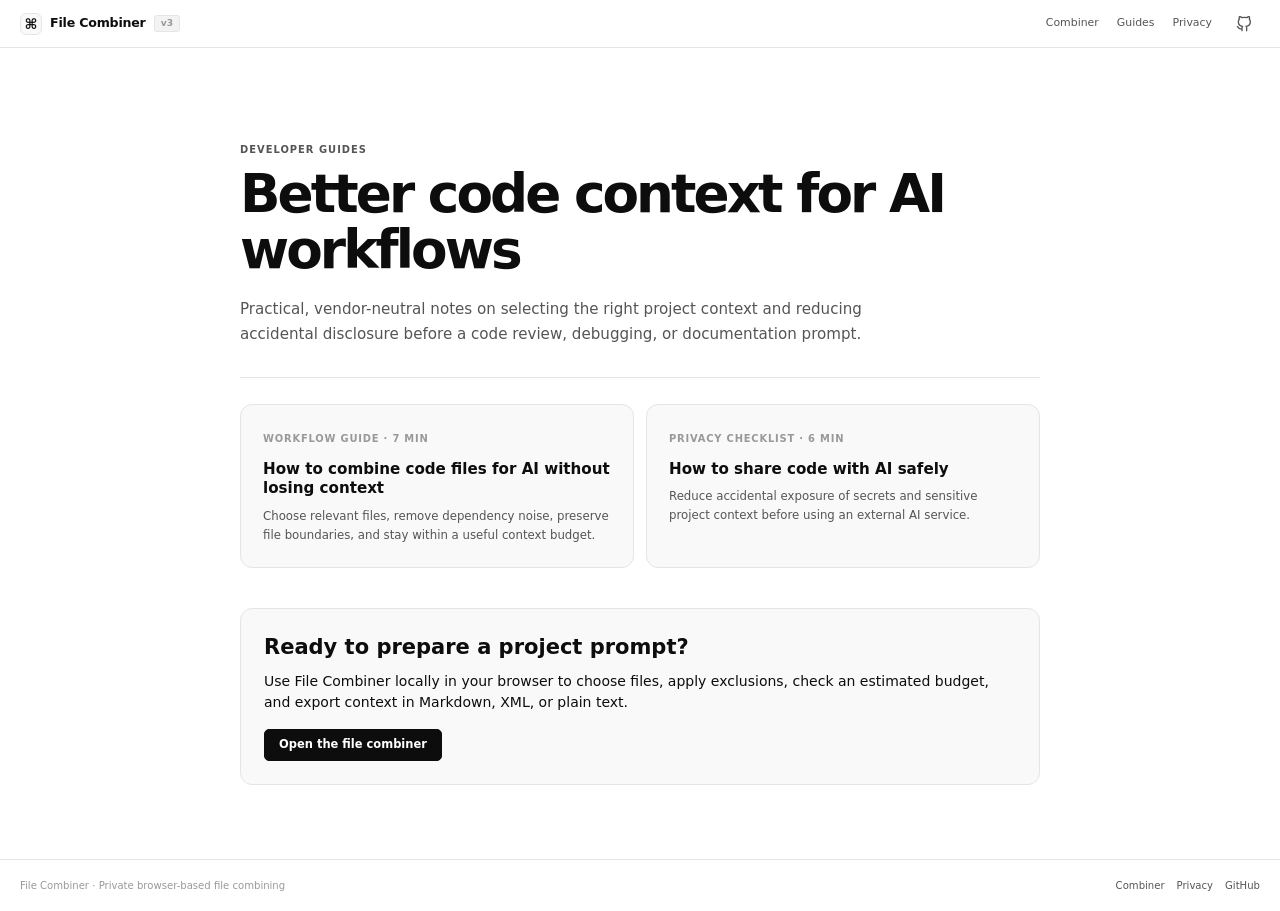
==== guides/index.html @ c1342730 "Initial release" ====
<!doctype html>
<html lang="en" data-theme="light">
  <head>
    <meta charset="UTF-8" />
    <meta name="viewport" content="width=device-width, initial-scale=1.0" />
    <title>Developer Guides for AI-Ready Code Context | File Combiner</title>
    <meta name="description" content="Practical guides for preparing focused, private code context for AI code review, debugging, documentation, and development workflows." />
    <meta name="robots" content="index,follow,max-image-preview:large,max-snippet:-1" />
    <link rel="canonical" href="https://file-combiner.netlify.app/guides/" />
    <link rel="icon" href="/favicon.svg" type="image/svg+xml" />
    <meta property="og:type" content="website" />
    <meta property="og:site_name" content="File Combiner" />
    <meta property="og:title" content="Developer Guides for AI-Ready Code Context" />
    <meta property="og:description" content="Practical guides for combining code files and protecting project context before an AI workflow." />
    <meta property="og:url" content="https://file-combiner.netlify.app/guides/" />
    <meta property="og:image" content="https://file-combiner.netlify.app/assets/og-file-combiner.png" />
    <meta name="twitter:card" content="summary_large_image" />
    <script src="/theme.js"></script>
    <link rel="stylesheet" href="/styles.css" />
    <script type="application/ld+json">
      {
        "@context": "https://schema.org",
        "@type": "CollectionPage",
        "name": "File Combiner Developer Guides",
        "description": "Practical guides for preparing useful and safer code context for AI workflows.",
        "url": "https://file-combiner.netlify.app/guides/"
      }
    </script>
  </head>
  <body>
    <a class="skip-link" href="#guides">Skip to guides</a>
    <div class="guide-shell">
      <header class="topbar" aria-label="Guide navigation">
        <a class="brand" href="/" aria-label="File Combiner home"><span class="app-logo brand-mark" aria-hidden="true">⌘</span><span class="app-name">File Combiner</span><span class="version-chip">v3</span></a>
        <nav class="topbar-nav" aria-label="Primary"><a href="/#combiner">Combiner</a><a href="/guides/">Guides</a><a href="/#privacy">Privacy</a></nav>
        <div class="topbar-right"><a href="https://github.com/Manan-49/file-combiner" target="_blank" rel="noopener noreferrer" class="icon-btn" aria-label="Open File Combiner on GitHub" title="GitHub repository"><svg xmlns="http://www.w3.org/2000/svg" width="16" height="16" viewBox="0 0 24 24" fill="none" stroke="currentColor" stroke-width="2" stroke-linecap="round" stroke-linejoin="round" aria-hidden="true"><path d="M9 19c-5 1.5-5-2.5-7-3m14 6v-3.87a3.37 3.37 0 0 0-.94-2.61c3.14-.35 6.44-1.54 6.44-7A5.44 5.44 0 0 0 20 4.77 5.07 5.07 0 0 0 19.91 1S18.73.65 16 2.48a13.38 13.38 0 0 0-7 0C6.27.65 5.09 1 5.09 1A5.07 5.07 0 0 0 5 4.77a5.44 5.44 0 0 0-1.5 3.78c0 5.42 3.3 6.61 6.44 7A3.37 3.37 0 0 0 9 18.13V22" /></svg></a></div>
      </header>

      <main class="guide-main" id="guides">
        <header class="guide-hero">
          <p class="eyebrow">Developer guides</p>
          <h1>Better code context for AI workflows</h1>
          <p class="guide-dek">Practical, vendor-neutral notes on selecting the right project context and reducing accidental disclosure before a code review, debugging, or documentation prompt.</p>
        </header>
        <section aria-label="Guides" class="guide-grid">
          <a class="guide-card" href="/guides/combine-code-files-for-ai.html"><span>Workflow guide · 7 min</span><h3>How to combine code files for AI without losing context</h3><p>Choose relevant files, remove dependency noise, preserve file boundaries, and stay within a useful context budget.</p></a>
          <a class="guide-card" href="/guides/share-code-with-ai-safely.html"><span>Privacy checklist · 6 min</span><h3>How to share code with AI safely</h3><p>Reduce accidental exposure of secrets and sensitive project context before using an external AI service.</p></a>
        </section>
        <section class="guide-cta" aria-labelledby="workspaceCta">
          <h2 id="workspaceCta">Ready to prepare a project prompt?</h2>
          <p>Use File Combiner locally in your browser to choose files, apply exclusions, check an estimated budget, and export context in Markdown, XML, or plain text.</p>
          <a class="btn btn-primary" href="/#combiner">Open the file combiner</a>
        </section>
      </main>
      <footer class="footer"><span>File Combiner · Private browser-based file combining</span><span class="footer-links"><a href="/">Combiner</a><a href="/#privacy">Privacy</a><a href="https://github.com/Manan-49/file-combiner" target="_blank" rel="noopener noreferrer">GitHub</a></span></footer>
    </div>
  </body>
</html>
---- styles.css ----
/* ─────────────────────────────────────────────────────────────────────────────
   File Combiner v2 — styles.css
   Design: minimal, flat, neutral. No gradients, no glow, no AI vibe.
───────────────────────────────────────────────────────────────────────────── */

/* ── Reset ── */
*,
*::before,
*::after {
  margin: 0;
  padding: 0;
  box-sizing: border-box;
}

/* ── Tokens ── */
:root {
  --bg: #ffffff;
  --bg-subtle: #f9f9f9;
  --bg-raised: #f3f3f3;
  --bg-overlay: rgba(0, 0, 0, 0.45);

  --border: #e5e5e5;
  --border-focus: #000000;

  --text: #0d0d0d;
  --text-2: #555555;
  --text-3: #999999;

  --accent: #0d0d0d;
  --accent-bg: #0d0d0d;
  --accent-text: #ffffff;

  --danger: #dc2626;
  --warning: #d97706;
  --success: #16a34a;

  --radius-xs: 3px;
  --radius-sm: 5px;
  --radius-md: 8px;
  --radius-lg: 12px;

  --font-mono:
    "Cascadia Code", "Fira Code", ui-monospace, "Courier New", monospace;

  --topbar-h: 48px;

  /* transitions */
  --t: 0.15s ease;
}

[data-theme="dark"] {
  --bg: #0d0d0d;
  --bg-subtle: #141414;
  --bg-raised: #1c1c1c;
  --bg-overlay: rgba(0, 0, 0, 0.65);

  --border: #262626;
  --border-focus: #ffffff;

  --text: #f0f0f0;
  --text-2: #a0a0a0;
  --text-3: #555555;

  --accent: #f0f0f0;
  --accent-bg: #f0f0f0;
  --accent-text: #0d0d0d;

  --danger: #f87171;
  --warning: #fbbf24;
  --success: #4ade80;
}

/* ── Base ── */
html {
  font-size: 14px;
  scroll-behavior: smooth;
}

body {
  font-family:
    "Inter",
    "Segoe UI",
    system-ui,
    -apple-system,
    sans-serif;
  background: var(--bg);
  color: var(--text);
  min-height: 100vh;
  line-height: 1.5;
  -webkit-font-smoothing: antialiased;
}

/* ── App Shell ── */
.app {
  display: flex;
  flex-direction: column;
  min-height: 100vh;
}

/* ── Topbar ── */
.topbar {
  height: var(--topbar-h);
  border-bottom: 1px solid var(--border);
  display: flex;
  align-items: center;
  justify-content: space-between;
  padding: 0 20px;
  background: var(--bg);
  position: sticky;
  top: 0;
  z-index: 100;
}

.topbar-left {
  display: flex;
  align-items: center;
  gap: 8px;
}

.app-logo {
  font-size: 1.1rem;
  color: var(--text-2);
  line-height: 1;
}

.app-name {
  font-size: 0.9rem;
  font-weight: 600;
  letter-spacing: -0.2px;
  color: var(--text);
}

.version-chip {
  font-size: 0.65rem;
  font-weight: 600;
  color: var(--text-3);
  background: var(--bg-raised);
  border: 1px solid var(--border);
  padding: 1px 6px;
  border-radius: var(--radius-xs);
  letter-spacing: 0.2px;
}

.topbar-right {
  display: flex;
  align-items: center;
  gap: 4px;
}

/* ── Main ── */
.main {
  flex: 1;
  max-width: 820px;
  width: 100%;
  margin: 0 auto;
  padding: 32px 20px 64px;
  display: flex;
  flex-direction: column;
  gap: 12px;
}

/* ── Icon Button ── */
.icon-btn {
  display: inline-flex;
  align-items: center;
  justify-content: center;
  width: 32px;
  height: 32px;
  background: transparent;
  border: 1px solid transparent;
  border-radius: var(--radius-sm);
  color: var(--text-2);
  cursor: pointer;
  transition:
    background var(--t),
    border-color var(--t),
    color var(--t);
  text-decoration: none;
  flex-shrink: 0;
}

.icon-btn:hover {
  background: var(--bg-raised);
  border-color: var(--border);
  color: var(--text);
}

.icon-btn:focus-visible {
  outline: 2px solid var(--border-focus);
  outline-offset: 1px;
}

/* ── Drop Zone ── */
.drop-zone {
  border: 1.5px dashed var(--border);
  border-radius: var(--radius-lg);
  padding: 48px 24px;
  text-align: center;
  cursor: pointer;
  transition:
    border-color var(--t),
    background var(--t);
  background: var(--bg-subtle);
  outline: none;
  user-select: none;
}

.drop-zone:hover,
.drop-zone:focus-visible {
  border-color: var(--text-2);
  background: var(--bg-raised);
}

.drop-zone.dragover {
  border-color: var(--text);
  border-style: solid;
  background: var(--bg-raised);
}

.drop-icon {
  display: flex;
  align-items: center;
  justify-content: center;
  width: 48px;
  height: 48px;
  border-radius: var(--radius-md);
  background: var(--bg-raised);
  border: 1px solid var(--border);
  margin: 0 auto 16px;
  color: var(--text-2);
  transition: background var(--t);
}

.drop-zone:hover .drop-icon,
.drop-zone.dragover .drop-icon {
  background: var(--bg);
  color: var(--text);
}

.drop-title {
  font-size: 0.95rem;
  font-weight: 600;
  color: var(--text);
  margin-bottom: 4px;
}

.drop-sub {
  font-size: 0.82rem;
  color: var(--text-3);
}

.drop-link {
  color: var(--text-2);
  text-decoration: underline;
  text-underline-offset: 2px;
  cursor: pointer;
}

/* ── Progress Bar ── */
.load-progress {
  background: var(--bg-subtle);
  border: 1px solid var(--border);
  border-radius: var(--radius-md);
  padding: 12px 16px;
  opacity: 1;
  transition: opacity 0.3s ease;
}

.load-progress.progress-done {
  opacity: 0;
}

.load-progress-header {
  display: flex;
  justify-content: space-between;
  align-items: center;
  margin-bottom: 8px;
}

.load-progress-label {
  font-size: 0.8rem;
  color: var(--text-2);
  font-weight: 500;
}

.load-progress-pct {
  font-size: 0.75rem;
  font-weight: 600;
  color: var(--text-3);
  font-variant-numeric: tabular-nums;
}

.progress-track {
  height: 3px;
  background: var(--bg-raised);
  border-radius: 2px;
  overflow: hidden;
}

.progress-fill {
  height: 100%;
  background: var(--text);
  border-radius: 2px;
  transition: width 0.12s ease;
}

/* ── Panel ── */
.panel {
  border: 1px solid var(--border);
  border-radius: var(--radius-md);
  background: var(--bg);
  overflow: hidden;
}

.panel-header {
  display: flex;
  align-items: center;
  justify-content: space-between;
  padding: 11px 14px;
  cursor: pointer;
  user-select: none;
  border-bottom: 1px solid var(--border);
  transition: background var(--t);
}

.panel-header:hover {
  background: var(--bg-subtle);
}

.panel-header:focus-visible {
  outline: 2px solid var(--border-focus);
  outline-offset: -2px;
}

.panel-title {
  font-size: 0.82rem;
  font-weight: 600;
  color: var(--text);
  letter-spacing: -0.1px;
}

.chevron {
  color: var(--text-3);
  transition: transform var(--t);
  flex-shrink: 0;
}

.chevron-up {
  transform: rotate(180deg);
}

.panel-body {
  padding: 14px;
  display: flex;
  flex-direction: column;
  gap: 10px;
}

.panel-body.collapsed {
  display: none;
}

/* ── File Panel ── */
.file-panel {
  /* override max-height for scroll */
}

.file-panel-header {
  display: flex;
  align-items: center;
  justify-content: space-between;
  gap: 12px;
  padding: 10px 14px;
  border-bottom: 1px solid var(--border);
  flex-wrap: wrap;
  background: var(--bg);
}

.file-toolbar {
  display: flex;
  align-items: center;
  gap: 8px;
  flex-wrap: wrap;
}

.file-list-body {
  max-height: 420px;
  overflow-y: auto;
  padding: 6px;
}

/* ── File Row ── */
.file-row {
  display: flex;
  align-items: center;
  gap: 8px;
  padding: 6px 8px;
  border-radius: var(--radius-sm);
  cursor: pointer;
  transition: background var(--t);
}

.file-row:hover {
  background: var(--bg-subtle);
}

.file-row input[type="checkbox"] {
  width: 14px;
  height: 14px;
  flex-shrink: 0;
  accent-color: var(--accent);
  cursor: pointer;
}

.file-name {
  flex: 1;
  font-family: var(--font-mono);
  font-size: 0.78rem;
  color: var(--text-2);
  cursor: pointer;
  word-break: break-all;
  line-height: 1.4;
  min-width: 0;
}

.file-row:hover .file-name,
.file-row:has(input:checked) .file-name {
  color: var(--text);
}

.file-meta {
  font-size: 0.7rem;
  color: var(--text-3);
  white-space: nowrap;
  flex-shrink: 0;
  font-variant-numeric: tabular-nums;
}

.file-preview-btn {
  flex-shrink: 0;
  display: inline-flex;
  align-items: center;
  justify-content: center;
  width: 24px;
  height: 24px;
  background: none;
  border: none;
  border-radius: var(--radius-xs);
  color: var(--text-3);
  cursor: pointer;
  transition:
    background var(--t),
    color var(--t);
  opacity: 0;
}

.file-row:hover .file-preview-btn {
  opacity: 1;
}

.file-preview-btn:hover {
  background: var(--bg-raised);
  color: var(--text);
}

/* ── Empty State ── */
.empty-state {
  padding: 32px;
  text-align: center;
  color: var(--text-3);
  font-size: 0.82rem;
}

/* ── Stats Row ── */
.stats-row {
  display: grid;
  grid-template-columns: repeat(4, 1fr);
  gap: 8px;
}

.stat-card {
  border: 1px solid var(--border);
  border-radius: var(--radius-md);
  padding: 12px 14px;
  background: var(--bg);
  display: flex;
  flex-direction: column;
  gap: 2px;
}

.stat-value {
  font-size: 1.3rem;
  font-weight: 700;
  color: var(--text);
  letter-spacing: -0.5px;
  line-height: 1.1;
  font-variant-numeric: tabular-nums;
}

.stat-label {
  font-size: 0.7rem;
  font-weight: 500;
  color: var(--text-3);
  text-transform: uppercase;
  letter-spacing: 0.4px;
}

/* ── Language Bars ── */
.lang-row {
  display: flex;
  align-items: center;
  gap: 8px;
  margin-bottom: 6px;
}

.lang-name {
  width: 80px;
  font-size: 0.75rem;
  color: var(--text-2);
  font-weight: 500;
  text-align: right;
  white-space: nowrap;
  overflow: hidden;
  text-overflow: ellipsis;
  flex-shrink: 0;
}

.lang-track {
  flex: 1;
  height: 6px;
  background: var(--bg-raised);
  border-radius: 3px;
  overflow: hidden;
}

.lang-bar {
  height: 100%;
  border-radius: 3px;
  transition: width 0.5s ease;
  min-width: 2px;
}

.lang-stat {
  font-size: 0.72rem;
  color: var(--text-3);
  width: 72px;
  text-align: right;
  white-space: nowrap;
  flex-shrink: 0;
  font-variant-numeric: tabular-nums;
}

.lang-pct {
  color: var(--text-3);
}

/* ── Search ── */
.search-wrap {
  /* no extra margin — gap handles it */
}

.search-inner {
  position: relative;
  display: flex;
  align-items: center;
}

.search-icon {
  position: absolute;
  left: 11px;
  color: var(--text-3);
  pointer-events: none;
  top: 50%;
  transform: translateY(-50%);
}

.search-input {
  width: 100%;
  height: 36px;
  padding: 0 36px 0 34px;
  border: 1px solid var(--border);
  border-radius: var(--radius-md);
  background: var(--bg);
  color: var(--text);
  font-family: inherit;
  font-size: 0.85rem;
  transition:
    border-color var(--t),
    box-shadow var(--t);
}

.search-input::placeholder {
  color: var(--text-3);
}

.search-input:focus {
  outline: none;
  border-color: var(--border-focus);
}

.search-clear {
  position: absolute;
  right: 8px;
  display: inline-flex;
  align-items: center;
  justify-content: center;
  width: 20px;
  height: 20px;
  background: var(--bg-raised);
  border: none;
  border-radius: var(--radius-xs);
  color: var(--text-3);
  cursor: pointer;
  top: 50%;
  transform: translateY(-50%);
  transition:
    background var(--t),
    color var(--t);
}

.search-clear:hover {
  background: var(--bg-raised);
  color: var(--text);
}

/* ── Buttons ── */
.btn {
  display: inline-flex;
  align-items: center;
  justify-content: center;
  gap: 5px;
  padding: 0 14px;
  height: 32px;
  border-radius: var(--radius-sm);
  border: 1px solid var(--border);
  background: var(--bg);
  color: var(--text);
  font-family: inherit;
  font-size: 0.82rem;
  font-weight: 500;
  cursor: pointer;
  white-space: nowrap;
  transition:
    background var(--t),
    border-color var(--t),
    color var(--t);
  text-decoration: none;
  user-select: none;
}

.btn:hover {
  background: var(--bg-subtle);
  border-color: var(--text-2);
}

.btn:focus-visible {
  outline: 2px solid var(--border-focus);
  outline-offset: 1px;
}

.btn:disabled {
  opacity: 0.45;
  cursor: not-allowed;
}

/* Primary */
.btn-primary {
  background: var(--accent-bg);
  color: var(--accent-text);
  border-color: var(--accent-bg);
  font-weight: 600;
}

.btn-primary:hover:not(:disabled) {
  opacity: 0.88;
  background: var(--accent-bg);
  border-color: var(--accent-bg);
  color: var(--accent-text);
}

/* Ghost */
.btn-ghost {
  background: transparent;
  border-color: transparent;
  color: var(--text-2);
}

.btn-ghost:hover {
  background: var(--bg-raised);
  border-color: var(--border);
  color: var(--text);
}

/* Ghost — danger hover */
.btn-ghost.danger-hover:hover {
  color: var(--danger);
  background: rgba(220, 38, 38, 0.06);
  border-color: transparent;
}

/* Sizes */
.btn-sm {
  height: 28px;
  padding: 0 11px;
  font-size: 0.78rem;
}
.btn-xs {
  height: 24px;
  padding: 0 9px;
  font-size: 0.73rem;
}

/* Active data-attribute (minify on) */
.btn-ghost[data-active="true"] {
  color: var(--success);
  background: rgba(22, 163, 74, 0.08);
}

[data-theme="dark"] .btn-ghost[data-active="true"] {
  color: var(--success);
  background: rgba(74, 222, 128, 0.08);
}

/* ── Chips & Btn Groups ── */
.chip-group,
.btn-group {
  display: flex;
  align-items: center;
  gap: 4px;
  flex-wrap: wrap;
}

.chip {
  display: inline-flex;
  align-items: center;
  padding: 3px 10px;
  height: 24px;
  border-radius: var(--radius-xs);
  border: 1px solid var(--border);
  background: var(--bg);
  color: var(--text-2);
  font-family: inherit;
  font-size: 0.73rem;
  font-weight: 500;
  cursor: pointer;
  white-space: nowrap;
  transition:
    background var(--t),
    border-color var(--t),
    color var(--t);
  user-select: none;
}

.chip:hover {
  border-color: var(--text-2);
  color: var(--text);
  background: var(--bg-subtle);
}

.chip-active {
  background: var(--text) !important;
  color: var(--bg) !important;
  border-color: var(--text) !important;
}

.chip-active:hover {
  opacity: 0.85;
}

/* ── Preset Row ── */
.preset-row {
  display: flex;
  align-items: center;
  gap: 8px;
  flex-wrap: wrap;
}

.row-label {
  font-size: 0.75rem;
  font-weight: 500;
  color: var(--text-3);
  white-space: nowrap;
  flex-shrink: 0;
}

/* ── Input Row ── */
.input-row {
  display: flex;
  gap: 6px;
}

/* ── Form Controls ── */
.input {
  flex: 1;
  height: 32px;
  padding: 0 10px;
  border: 1px solid var(--border);
  border-radius: var(--radius-sm);
  background: var(--bg);
  color: var(--text);
  font-family: inherit;
  font-size: 0.82rem;
  transition: border-color var(--t);
}

.input::placeholder {
  color: var(--text-3);
}

.input:focus {
  outline: none;
  border-color: var(--border-focus);
}

.select {
  height: 32px;
  padding: 0 8px;
  border: 1px solid var(--border);
  border-radius: var(--radius-sm);
  background: var(--bg);
  color: var(--text);
  font-family: inherit;
  font-size: 0.82rem;
  cursor: pointer;
  transition: border-color var(--t);
}

.select-sm {
  height: 28px;
  font-size: 0.75rem;
}

.select:focus {
  outline: none;
  border-color: var(--border-focus);
}

/* ── Tag List ── */
.tag-list {
  display: flex;
  flex-wrap: wrap;
  gap: 5px;
  min-height: 24px;
}

.tag {
  display: inline-flex;
  align-items: center;
  gap: 4px;
  background: var(--bg-raised);
  border: 1px solid var(--border);
  padding: 2px 8px 2px 9px;
  border-radius: var(--radius-xs);
  font-size: 0.73rem;
  color: var(--text-2);
}

.tag-text {
  font-family: var(--font-mono);
  font-size: 0.72rem;
}

.tag-remove {
  background: none;
  border: none;
  cursor: pointer;
  font-size: 0.9rem;
  color: var(--text-3);
  padding: 0 1px;
  line-height: 1;
  display: flex;
  align-items: center;
  transition: color var(--t);
}

.tag-remove:hover {
  color: var(--danger);
}

.tag-empty {
  font-size: 0.75rem;
  color: var(--text-3);
  font-style: italic;
}

/* ── Row Inline ── */
.row-inline {
  display: flex;
  align-items: center;
  gap: 8px;
}

/* ── Exclude Info / Details ── */
.exclude-info {
  /* spacing provided by panel-body gap */
}

.info-details {
  font-size: 0.78rem;
  color: var(--text-2);
}

.info-details summary {
  cursor: pointer;
  list-style: none;
  display: flex;
  align-items: center;
  gap: 5px;
  color: var(--text-2);
  font-weight: 500;
  padding: 3px 0;
  user-select: none;
}

.info-details summary::-webkit-details-marker {
  display: none;
}

.info-details summary::before {
  content: "›";
  font-size: 0.9rem;
  color: var(--text-3);
  transition: transform var(--t);
  display: inline-block;
}

.info-details[open] summary::before {
  transform: rotate(90deg);
}

.info-list {
  margin-top: 6px;
  padding-left: 16px;
  max-height: 160px;
  overflow-y: auto;
}

.info-list li {
  padding: 2px 0;
  font-size: 0.75rem;
  color: var(--text-2);
}

.info-list code {
  font-family: var(--font-mono);
  font-size: 0.72rem;
  background: var(--bg-raised);
  padding: 1px 5px;
  border-radius: var(--radius-xs);
}

.more-item {
  color: var(--text-3);
  font-style: italic;
}

/* ── Action Bar ── */
.action-bar {
  border: 1px solid var(--border);
  border-radius: var(--radius-md);
  background: var(--bg);
  padding: 12px 14px;
  display: flex;
  flex-direction: column;
  gap: 10px;
}

.action-bar-primary {
  display: flex;
  align-items: center;
  gap: 10px;
  flex-wrap: wrap;
}

.action-bar-secondary {
  display: flex;
  align-items: center;
  gap: 6px;
  flex-wrap: wrap;
  padding-top: 10px;
  border-top: 1px solid var(--border);
}

/* ── Toggle Labels ── */
.toggle-label {
  display: inline-flex;
  align-items: center;
  gap: 5px;
  font-size: 0.8rem;
  color: var(--text-2);
  cursor: pointer;
  user-select: none;
}

.toggle-label input[type="checkbox"] {
  width: 13px;
  height: 13px;
  accent-color: var(--accent);
  cursor: pointer;
}

/* ── Spinner ── */
.spinner {
  display: inline-block;
  width: 12px;
  height: 12px;
  border: 1.5px solid rgba(255, 255, 255, 0.3);
  border-top-color: #fff;
  border-radius: 50%;
  animation: spin 0.6s linear infinite;
  flex-shrink: 0;
}

[data-theme="dark"] .spinner {
  border-color: rgba(0, 0, 0, 0.25);
  border-top-color: #000;
}

@keyframes spin {
  to {
    transform: rotate(360deg);
  }
}

/* ── Output Section ── */
.output-header {
  display: flex;
  align-items: center;
  justify-content: space-between;
  gap: 10px;
  padding: 11px 14px;
  border-bottom: 1px solid var(--border);
  flex-wrap: wrap;
}

.output-header-right {
  display: flex;
  align-items: center;
  gap: 6px;
  flex-wrap: wrap;
}

.output-textarea {
  display: block;
  width: 100%;
  min-height: 340px;
  padding: 14px;
  border: none;
  border-bottom: 1px solid var(--border);
  border-radius: 0;
  background: var(--bg);
  color: var(--text);
  font-family: var(--font-mono);
  font-size: 0.78rem;
  line-height: 1.65;
  resize: vertical;
  transition: background var(--t);
}

.output-textarea::placeholder {
  color: var(--text-3);
}

.output-textarea:focus {
  outline: none;
  background: var(--bg-subtle);
}

/* ── Token Counter ── */
.token-counter {
  padding: 10px 14px;
  background: var(--bg-subtle);
}

.token-row {
  display: flex;
  align-items: center;
  gap: 8px;
  flex-wrap: wrap;
}

.token-count {
  font-size: 0.8rem;
  font-weight: 700;
  color: var(--text);
  font-variant-numeric: tabular-nums;
}

.token-sep {
  font-size: 0.78rem;
  color: var(--text-3);
  font-variant-numeric: tabular-nums;
}

.token-bar-wrap {
  flex: 1;
  min-width: 80px;
}

.token-bar-track {
  height: 3px;
  background: var(--bg-raised);
  border-radius: 2px;
  overflow: hidden;
}

.token-bar-fill {
  height: 100%;
  border-radius: 2px;
  background: var(--text-3);
  transition:
    width 0.4s ease,
    background 0.3s ease;
}

.token-bar-fill[data-level="safe"] {
  background: var(--success);
}
.token-bar-fill[data-level="warning"] {
  background: var(--warning);
}
.token-bar-fill[data-level="danger"] {
  background: var(--danger);
}

.token-warning {
  font-size: 0.75rem;
  color: var(--danger);
  font-weight: 500;
  margin-top: 4px;
}

/* ── Modal ── */
.modal-overlay {
  position: fixed;
  inset: 0;
  background: var(--bg-overlay);
  display: flex;
  align-items: center;
  justify-content: center;
  z-index: 1000;
  padding: 16px;
  backdrop-filter: blur(2px);
}

.modal {
  background: var(--bg);
  border: 1px solid var(--border);
  border-radius: var(--radius-lg);
  width: 90%;
  max-width: 600px;
  max-height: 88vh;
  overflow-y: auto;
  animation: modalIn 0.18s ease;
}

.modal-sm {
  max-width: 420px;
}
.modal-lg {
  max-width: 760px;
}

@keyframes modalIn {
  from {
    opacity: 0;
    transform: translateY(12px) scale(0.97);
  }
  to {
    opacity: 1;
    transform: translateY(0) scale(1);
  }
}

.modal-header {
  display: flex;
  align-items: center;
  justify-content: space-between;
  padding: 14px 16px;
  border-bottom: 1px solid var(--border);
}

.modal-title {
  font-size: 0.85rem;
  font-weight: 600;
  color: var(--text);
}

.modal-desc {
  font-size: 0.8rem;
  color: var(--text-2);
  padding: 12px 16px 0;
  line-height: 1.55;
}

.modal-code {
  font-family: var(--font-mono);
  font-size: 0.76rem;
  background: var(--bg-subtle);
  color: var(--text);
  padding: 14px 16px;
  overflow: auto;
  max-height: 56vh;
  white-space: pre-wrap;
  word-break: break-all;
  line-height: 1.6;
  border-top: 1px solid var(--border);
  border-bottom: 1px solid var(--border);
}

.modal-textarea {
  display: block;
  width: 100%;
  padding: 12px 16px;
  border: none;
  border-top: 1px solid var(--border);
  border-bottom: 1px solid var(--border);
  background: var(--bg);
  color: var(--text);
  font-family: var(--font-mono);
  font-size: 0.8rem;
  line-height: 1.55;
  resize: vertical;
  min-height: 90px;
  transition: background var(--t);
}

.modal-textarea::placeholder {
  color: var(--text-3);
}

.modal-textarea:focus {
  outline: none;
  background: var(--bg-subtle);
}

.modal-actions {
  display: flex;
  gap: 6px;
  padding: 12px 16px;
}

/* ── Prompt List ── */
.prompt-list {
  display: flex;
  flex-direction: column;
  padding: 8px;
  gap: 2px;
}

.prompt-btn {
  display: block;
  width: 100%;
  padding: 9px 12px;
  border-radius: var(--radius-sm);
  border: none;
  background: transparent;
  color: var(--text-2);
  font-family: inherit;
  font-size: 0.82rem;
  font-weight: 500;
  cursor: pointer;
  text-align: left;
  transition:
    background var(--t),
    color var(--t);
}

.prompt-btn:hover {
  background: var(--bg-raised);
  color: var(--text);
}

/* ── Notice (preview truncated) ── */
.notice {
  padding: 10px 16px;
  background: var(--bg-subtle);
  border-top: 1px solid var(--border);
  font-size: 0.76rem;
  color: var(--text-2);
}

/* ── Path Results ── */
.path-results {
  padding: 12px 16px;
  border-top: 1px solid var(--border);
  display: flex;
  flex-direction: column;
  gap: 8px;
}

.path-summary {
  display: flex;
  gap: 12px;
  font-size: 0.8rem;
  font-weight: 600;
  flex-wrap: wrap;
}

.match-ok {
  color: var(--success);
}
.match-fail {
  color: var(--danger);
}
.match-warn {
  color: var(--warning);
}

/* ── Footer ── */
.footer {
  border-top: 1px solid var(--border);
  text-align: center;
  padding: 12px 20px;
  font-size: 0.75rem;
  color: var(--text-3);
}

.footer a {
  color: var(--text-2);
  text-decoration: underline;
  text-underline-offset: 2px;
}

.footer a:hover {
  color: var(--text);
}

/* ── Toast ── */
.toast-container {
  position: fixed;
  bottom: 20px;
  right: 20px;
  z-index: 2000;
  display: flex;
  flex-direction: column;
  gap: 6px;
  pointer-events: none;
}

.toast {
  padding: 9px 14px;
  border-radius: var(--radius-sm);
  font-size: 0.8rem;
  font-weight: 500;
  color: var(--bg);
  background: var(--text);
  border: 1px solid var(--border);
  opacity: 0;
  transform: translateY(8px);
  transition:
    opacity 0.22s ease,
    transform 0.22s ease;
  pointer-events: auto;
  max-width: 300px;
  word-break: break-word;
  box-shadow: 0 2px 8px rgba(0, 0, 0, 0.12);
}

.toast.show {
  opacity: 1;
  transform: translateY(0);
}

.toast-success {
  background: var(--text);
  color: var(--bg);
}
.toast-error {
  background: var(--danger);
  color: #fff;
}
.toast-warning {
  background: var(--warning);
  color: #fff;
}
.toast-info {
  background: var(--text-2);
  color: #fff;
}

/* ── Hidden ── */
.hidden {
  display: none !important;
}

/* ── Scrollbars ── */
::-webkit-scrollbar {
  width: 5px;
  height: 5px;
}
::-webkit-scrollbar-track {
  background: transparent;
}
::-webkit-scrollbar-thumb {
  background: var(--bg-raised);
  border-radius: 3px;
}
::-webkit-scrollbar-thumb:hover {
  background: var(--border);
}

/* ── Focus Global ── */
:focus-visible {
  outline: 2px solid var(--border-focus);
  outline-offset: 1px;
}

/* ── Responsive ── */
@media (max-width: 640px) {
  .main {
    padding: 20px 14px 48px;
    gap: 10px;
  }

  .stats-row {
    grid-template-columns: repeat(2, 1fr);
  }

  .file-panel-header {
    flex-direction: column;
    align-items: flex-start;
    gap: 8px;
  }

  .file-toolbar {
    gap: 4px;
  }

  .action-bar-primary {
    gap: 8px;
  }

  .output-header {
    flex-direction: column;
    align-items: flex-start;
  }

  .output-header-right {
    width: 100%;
  }

  .modal {
    border-radius: var(--radius-md);
  }

  .toast-container {
    bottom: 12px;
    right: 12px;
    left: 12px;
  }

  .toast {
    max-width: 100%;
  }

  .lang-name {
    width: 60px;
  }
  .lang-stat {
    width: 60px;
  }
}

@media (max-width: 400px) {
  .stats-row {
    grid-template-columns: repeat(2, 1fr);
  }

  .topbar {
    padding: 0 12px;
  }

  .drop-zone {
    padding: 36px 16px;
  }
}

/* ─────────────────────────────────────────────────────────────────────────────
   File Combiner v3 — product, content, and accessibility layer
───────────────────────────────────────────────────────────────────────────── */

html {
  scroll-padding-top: 72px;
}

body.modal-open {
  overflow: hidden;
}

.skip-link {
  position: fixed;
  left: 12px;
  top: -56px;
  z-index: 1000;
  padding: 9px 12px;
  background: var(--accent-bg);
  color: var(--accent-text);
  border-radius: var(--radius-sm);
  font-weight: 700;
  text-decoration: none;
  transition: top var(--t);
}

.skip-link:focus {
  top: 12px;
}

.brand {
  display: inline-flex;
  align-items: center;
  gap: 8px;
  color: var(--text);
  text-decoration: none;
  min-width: 0;
}

.brand:hover .app-name {
  text-decoration: underline;
  text-underline-offset: 3px;
}

.brand-mark {
  display: inline-flex;
  align-items: center;
  justify-content: center;
  width: 22px;
  height: 22px;
  border: 1px solid var(--border);
  border-radius: 6px;
  color: var(--text);
  background: var(--bg-subtle);
  font-size: 1rem;
  font-weight: 700;
}

.topbar-nav {
  display: flex;
  align-items: center;
  gap: 18px;
  margin-left: auto;
  margin-right: 16px;
}

.topbar-nav a {
  color: var(--text-2);
  font-size: 0.78rem;
  text-decoration: none;
}

.topbar-nav a:hover {
  color: var(--text);
  text-decoration: underline;
  text-underline-offset: 3px;
}

.main {
  max-width: 1040px;
  gap: 48px;
  padding: 48px 20px 72px;
}

.hero {
  max-width: 800px;
  padding: 14px 0 4px;
}

.eyebrow,
.workspace-kicker {
  margin-bottom: 10px;
  color: var(--text-2);
  font-size: 0.71rem;
  font-weight: 750;
  letter-spacing: 0.1em;
  line-height: 1.2;
  text-transform: uppercase;
}

.hero h1 {
  max-width: 790px;
  color: var(--text);
  font-size: clamp(2rem, 5vw, 3.75rem);
  letter-spacing: -0.055em;
  line-height: 1.04;
}

.hero-copy {
  max-width: 700px;
  margin-top: 20px;
  color: var(--text-2);
  font-size: clamp(1rem, 1.8vw, 1.13rem);
  line-height: 1.65;
}

.hero-actions {
  display: flex;
  flex-wrap: wrap;
  gap: 9px;
  margin-top: 24px;
}

.proof-list {
  display: flex;
  flex-wrap: wrap;
  gap: 8px 18px;
  margin-top: 22px;
  padding: 0;
  color: var(--text-2);
  font-size: 0.79rem;
  list-style: none;
}

.proof-list li {
  display: inline-flex;
  align-items: center;
  gap: 7px;
}

.proof-list li::before {
  width: 5px;
  height: 5px;
  border-radius: 50%;
  background: var(--success);
  content: "";
}

.workspace {
  display: flex;
  flex-direction: column;
  gap: 12px;
  scroll-margin-top: 70px;
}

.workspace-heading {
  display: flex;
  align-items: flex-end;
  justify-content: space-between;
  gap: 24px;
  padding: 0 2px 4px;
}

.workspace-heading h2,
.section-intro h2,
.benefit-grid h2 {
  color: var(--text);
  letter-spacing: -0.035em;
}

.workspace-heading h2 {
  font-size: clamp(1.35rem, 2.6vw, 1.85rem);
  line-height: 1.15;
}

.workspace-kicker {
  margin-bottom: 5px;
}

.workspace-status {
  max-width: 310px;
  margin: 0 0 2px;
  color: var(--text-3);
  font-size: 0.76rem;
  line-height: 1.45;
  text-align: right;
}

.drop-zone {
  padding: 42px 24px 28px;
  cursor: default;
}

.drop-zone .drop-title {
  margin-top: 10px;
  color: var(--text);
  font-size: 1rem;
  font-weight: 700;
}

.drop-zone .drop-sub {
  margin-top: 5px;
  color: var(--text-2);
}

.drop-actions {
  display: flex;
  justify-content: center;
  flex-wrap: wrap;
  gap: 8px;
  margin-top: 17px;
}

.drop-note {
  margin-top: 15px;
  color: var(--text-3);
  font-size: 0.71rem;
}

.settings-grid {
  display: flex;
  align-items: center;
  justify-content: space-between;
  gap: 12px 24px;
  flex-wrap: wrap;
  padding-top: 2px;
}

.protect-toggle {
  color: var(--text);
}

.help-dot {
  display: inline-flex;
  align-items: center;
  justify-content: center;
  width: 15px;
  height: 15px;
  border: 1px solid var(--border);
  border-radius: 50%;
  color: var(--text-3);
  cursor: help;
  font-family: var(--font-mono);
  font-size: 0.65rem;
  font-weight: 700;
}

.sort-control,
.format-control {
  display: inline-flex;
  align-items: center;
  gap: 5px;
  color: var(--text-2);
  font-size: 0.73rem;
  white-space: nowrap;
}

.sort-control .select,
.format-control .select {
  max-width: 130px;
}

.option-muted {
  opacity: 0.45;
  cursor: not-allowed;
}

.shortcut-hint {
  margin-left: auto;
  color: var(--text-3);
  font-size: 0.7rem;
  white-space: nowrap;
}

.output-subtitle {
  display: block;
  margin-top: 2px;
  color: var(--text-3);
  font-size: 0.71rem;
}

.secret-scan-info {
  margin: 10px 14px 0;
  padding: 9px 10px;
  border: 1px solid color-mix(in srgb, var(--warning) 38%, var(--border));
  border-radius: var(--radius-sm);
  background: color-mix(in srgb, var(--warning) 8%, var(--bg));
  color: var(--text-2);
  font-size: 0.76rem;
  line-height: 1.45;
}

.benefit-grid {
  display: grid;
  grid-template-columns: repeat(3, minmax(0, 1fr));
  gap: 12px;
}

.benefit-grid article {
  min-height: 190px;
  padding: 20px;
  border: 1px solid var(--border);
  border-radius: var(--radius-lg);
  background: var(--bg-subtle);
}

.benefit-icon {
  display: inline-flex;
  align-items: center;
  justify-content: center;
  width: 30px;
  height: 30px;
  border: 1px solid var(--border);
  border-radius: var(--radius-sm);
  color: var(--text-2);
  font-size: 1rem;
}

.benefit-grid h2 {
  margin-top: 18px;
  font-size: 1rem;
  line-height: 1.2;
}

.benefit-grid p {
  margin-top: 9px;
  color: var(--text-2);
  font-size: 0.82rem;
  line-height: 1.65;
}

.content-section {
  scroll-margin-top: 70px;
}

.section-intro {
  max-width: 690px;
}

.section-intro h2 {
  font-size: clamp(1.45rem, 3vw, 2.15rem);
  line-height: 1.15;
}

.steps-list {
  display: grid;
  gap: 1px;
  margin-top: 24px;
  padding: 0;
  border: 1px solid var(--border);
  border-radius: var(--radius-lg);
  overflow: hidden;
  list-style: none;
}

.steps-list li {
  display: grid;
  grid-template-columns: 42px minmax(0, 1fr);
  gap: 14px;
  padding: 19px;
  background: var(--bg);
}

.steps-list li + li {
  border-top: 1px solid var(--border);
}

.steps-list > li > span {
  display: inline-flex;
  align-items: center;
  justify-content: center;
  width: 30px;
  height: 30px;
  border: 1px solid var(--border);
  border-radius: 50%;
  color: var(--text);
  font-family: var(--font-mono);
  font-size: 0.76rem;
  font-weight: 700;
}

.steps-list h3 {
  color: var(--text);
  font-size: 0.92rem;
}

.steps-list p,
.two-column-copy p {
  color: var(--text-2);
  font-size: 0.88rem;
  line-height: 1.7;
}

.steps-list p {
  margin-top: 5px;
}

.privacy-section {
  padding: 26px;
  border: 1px solid var(--border);
  border-radius: var(--radius-lg);
  background: var(--bg-subtle);
}

.two-column-copy {
  display: grid;
  grid-template-columns: repeat(2, minmax(0, 1fr));
  gap: 24px;
  margin-top: 20px;
}

.two-column-copy code {
  padding: 1px 4px;
  border: 1px solid var(--border);
  border-radius: var(--radius-xs);
  background: var(--bg);
  color: var(--text);
  font-family: var(--font-mono);
  font-size: 0.8em;
}

.faq-list {
  display: grid;
  gap: 8px;
  margin-top: 22px;
}

.faq-list details {
  padding: 0 16px;
  border: 1px solid var(--border);
  border-radius: var(--radius-md);
  background: var(--bg);
}

.faq-list summary {
  padding: 14px 22px 14px 0;
  color: var(--text);
  cursor: pointer;
  font-size: 0.9rem;
  font-weight: 650;
  list-style: none;
  position: relative;
}

.faq-list summary::-webkit-details-marker {
  display: none;
}

.faq-list summary::after {
  position: absolute;
  right: 0;
  color: var(--text-3);
  content: "+";
  font-size: 1.1rem;
  font-weight: 400;
}

.faq-list details[open] summary::after {
  content: "−";
}

.faq-list p {
  margin: -2px 0 15px;
  color: var(--text-2);
  font-size: 0.84rem;
  line-height: 1.65;
}

.footer {
  display: flex;
  justify-content: space-between;
  gap: 10px 20px;
  padding: 18px 20px;
  border-top: 1px solid var(--border);
  color: var(--text-3);
  font-size: 0.72rem;
  text-align: left;
  flex-wrap: wrap;
}

.footer-links {
  display: inline-flex;
  flex-wrap: wrap;
  gap: 12px;
}

.footer a {
  color: var(--text-2);
  text-decoration: none;
}

.footer a:hover {
  color: var(--text);
  text-decoration: underline;
  text-underline-offset: 3px;
}

@media (max-width: 760px) {
  .topbar-nav {
    display: none;
  }

  .topbar-right {
    margin-left: auto;
  }

  .main {
    gap: 38px;
    padding-top: 30px;
  }

  .workspace-heading {
    align-items: flex-start;
    flex-direction: column;
    gap: 8px;
  }

  .workspace-status {
    max-width: none;
    text-align: left;
  }

  .benefit-grid,
  .two-column-copy {
    grid-template-columns: 1fr;
  }

  .benefit-grid article {
    min-height: 0;
  }

  .shortcut-hint {
    width: 100%;
    margin-left: 0;
  }
}

@media (max-width: 640px) {
  .main {
    padding: 26px 14px 52px;
  }

  .hero h1 {
    font-size: clamp(2rem, 10vw, 2.8rem);
  }

  .workspace-heading,
  .privacy-section {
    padding-left: 0;
    padding-right: 0;
  }

  .privacy-section {
    padding: 20px;
  }

  .settings-grid {
    align-items: flex-start;
    flex-direction: column;
  }

  .sort-control,
  .format-control {
    width: 100%;
    justify-content: space-between;
  }

  .sort-control .select,
  .format-control .select {
    flex: 1;
    max-width: 70%;
  }

  .steps-list li {
    grid-template-columns: 34px minmax(0, 1fr);
    gap: 10px;
    padding: 15px;
  }

  .footer {
    align-items: flex-start;
    flex-direction: column;
    padding: 18px 14px;
  }
}

@media (prefers-reduced-motion: reduce) {
  *,
  *::before,
  *::after {
    scroll-behavior: auto !important;
    transition-duration: 0.01ms !important;
    animation-duration: 0.01ms !important;
    animation-iteration-count: 1 !important;
  }
}

/* ── Guide pages ── */
.guide-shell {
  min-height: 100vh;
}

.guide-main {
  width: min(100% - 40px, 800px);
  margin: 0 auto;
  padding: 64px 0 74px;
}

.guide-breadcrumb {
  display: inline-flex;
  gap: 7px;
  color: var(--text-3);
  font-size: 0.77rem;
}

.guide-breadcrumb a {
  color: var(--text-2);
}

.guide-hero {
  padding: 32px 0 30px;
  border-bottom: 1px solid var(--border);
}

.guide-hero h1 {
  max-width: 760px;
  margin-top: 10px;
  color: var(--text);
  font-size: clamp(2.1rem, 5.5vw, 3.8rem);
  letter-spacing: -0.055em;
  line-height: 1.06;
}

.guide-dek {
  max-width: 680px;
  margin-top: 18px;
  color: var(--text-2);
  font-size: 1.08rem;
  line-height: 1.65;
}

.guide-meta {
  margin-top: 18px;
  color: var(--text-3);
  font-size: 0.75rem;
}

.guide-layout {
  display: grid;
  grid-template-columns: minmax(0, 1fr) 184px;
  gap: 48px;
  margin-top: 32px;
}

.article-toc {
  align-self: start;
  position: sticky;
  top: 70px;
  order: 2;
  padding: 13px;
  border: 1px solid var(--border);
  border-radius: var(--radius-md);
  background: var(--bg-subtle);
}

.article-toc strong {
  display: block;
  margin-bottom: 8px;
  color: var(--text);
  font-size: 0.74rem;
}

.article-toc a {
  display: block;
  padding: 4px 0;
  color: var(--text-2);
  font-size: 0.73rem;
  line-height: 1.4;
  text-decoration: none;
}

.article-toc a:hover {
  color: var(--text);
  text-decoration: underline;
  text-underline-offset: 2px;
}

.article-body {
  min-width: 0;
  color: var(--text-2);
  font-size: 0.96rem;
  line-height: 1.78;
}

.article-body h2 {
  margin: 40px 0 12px;
  color: var(--text);
  font-size: 1.5rem;
  letter-spacing: -0.03em;
  line-height: 1.22;
  scroll-margin-top: 76px;
}

.article-body h3 {
  margin: 25px 0 8px;
  color: var(--text);
  font-size: 1.06rem;
  line-height: 1.3;
}

.article-body p + p {
  margin-top: 15px;
}

.article-body ul,
.article-body ol {
  margin: 14px 0 14px 21px;
}

.article-body li + li {
  margin-top: 6px;
}

.article-body a {
  color: var(--text);
  font-weight: 600;
  text-decoration-color: var(--text-3);
  text-underline-offset: 3px;
}

.article-body code {
  padding: 2px 5px;
  border: 1px solid var(--border);
  border-radius: var(--radius-xs);
  background: var(--bg-subtle);
  color: var(--text);
  font-family: var(--font-mono);
  font-size: 0.82em;
}

.article-callout {
  margin: 25px 0;
  padding: 17px 18px;
  border-left: 3px solid var(--text);
  border-radius: 0 var(--radius-md) var(--radius-md) 0;
  background: var(--bg-subtle);
  color: var(--text-2);
}

.article-callout strong {
  color: var(--text);
}

.guide-cta {
  margin-top: 40px;
  padding: 23px;
  border: 1px solid var(--border);
  border-radius: var(--radius-lg);
  background: var(--bg-subtle);
}

.guide-cta h2 {
  margin: 0;
}

.guide-cta p {
  margin: 8px 0 16px;
}

.guide-faq {
  margin-top: 38px;
}

.guide-faq .faq-list {
  margin-top: 14px;
}

.guide-grid {
  display: grid;
  grid-template-columns: repeat(2, minmax(0, 1fr));
  gap: 12px;
  margin-top: 26px;
}

.guide-card {
  display: block;
  padding: 22px;
  border: 1px solid var(--border);
  border-radius: var(--radius-lg);
  background: var(--bg-subtle);
  color: inherit;
  text-decoration: none;
}

.guide-card:hover {
  border-color: var(--text-3);
  background: var(--bg-raised);
}

.guide-card span {
  color: var(--text-3);
  font-size: 0.71rem;
  font-weight: 700;
  letter-spacing: .08em;
  text-transform: uppercase;
}

.guide-card h3 {
  margin-top: 12px;
  color: var(--text);
  font-size: 1.08rem;
  line-height: 1.3;
}

.guide-card p {
  margin-top: 8px;
  color: var(--text-2);
  font-size: 0.84rem;
  line-height: 1.6;
}

@media (max-width: 760px) {
  .guide-main {
    width: min(100% - 28px, 800px);
    padding-top: 36px;
  }

  .guide-layout {
    display: block;
  }

  .article-toc {
    position: static;
    margin-bottom: 28px;
  }

  .guide-grid {
    grid-template-columns: 1fr;
  }
}

button.panel-header {
  width: 100%;
  border: 0;
  background: var(--bg);
  color: inherit;
  font: inherit;
  text-align: left;
}

.file-list-body {
  list-style: none;
}
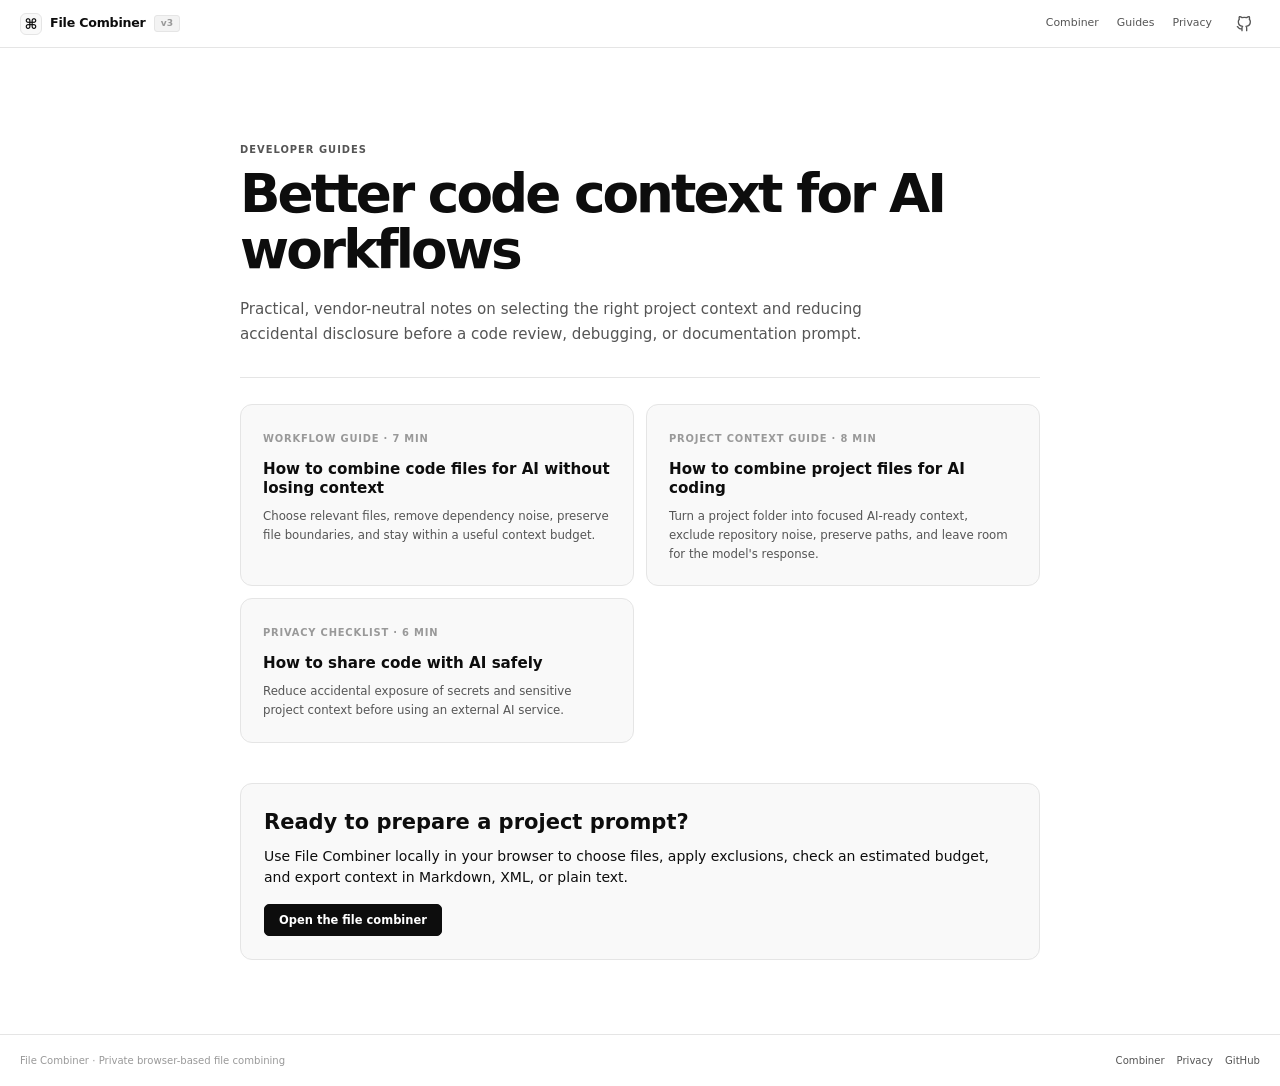
==== commit b914e963: "Link new project-context guide from guides index" ====
--- a/guides/index.html
+++ b/guides/index.html
@@ -44,6 +44,7 @@
         </header>
         <section aria-label="Guides" class="guide-grid">
           <a class="guide-card" href="/guides/combine-code-files-for-ai.html"><span>Workflow guide · 7 min</span><h3>How to combine code files for AI without losing context</h3><p>Choose relevant files, remove dependency noise, preserve file boundaries, and stay within a useful context budget.</p></a>
+          <a class="guide-card" href="/guides/combine-project-files-for-ai.html"><span>Project context guide · 8 min</span><h3>How to combine project files for AI coding</h3><p>Turn a project folder into focused AI-ready context, exclude repository noise, preserve paths, and leave room for the model's response.</p></a>
           <a class="guide-card" href="/guides/share-code-with-ai-safely.html"><span>Privacy checklist · 6 min</span><h3>How to share code with AI safely</h3><p>Reduce accidental exposure of secrets and sensitive project context before using an external AI service.</p></a>
         </section>
         <section class="guide-cta" aria-labelledby="workspaceCta">
